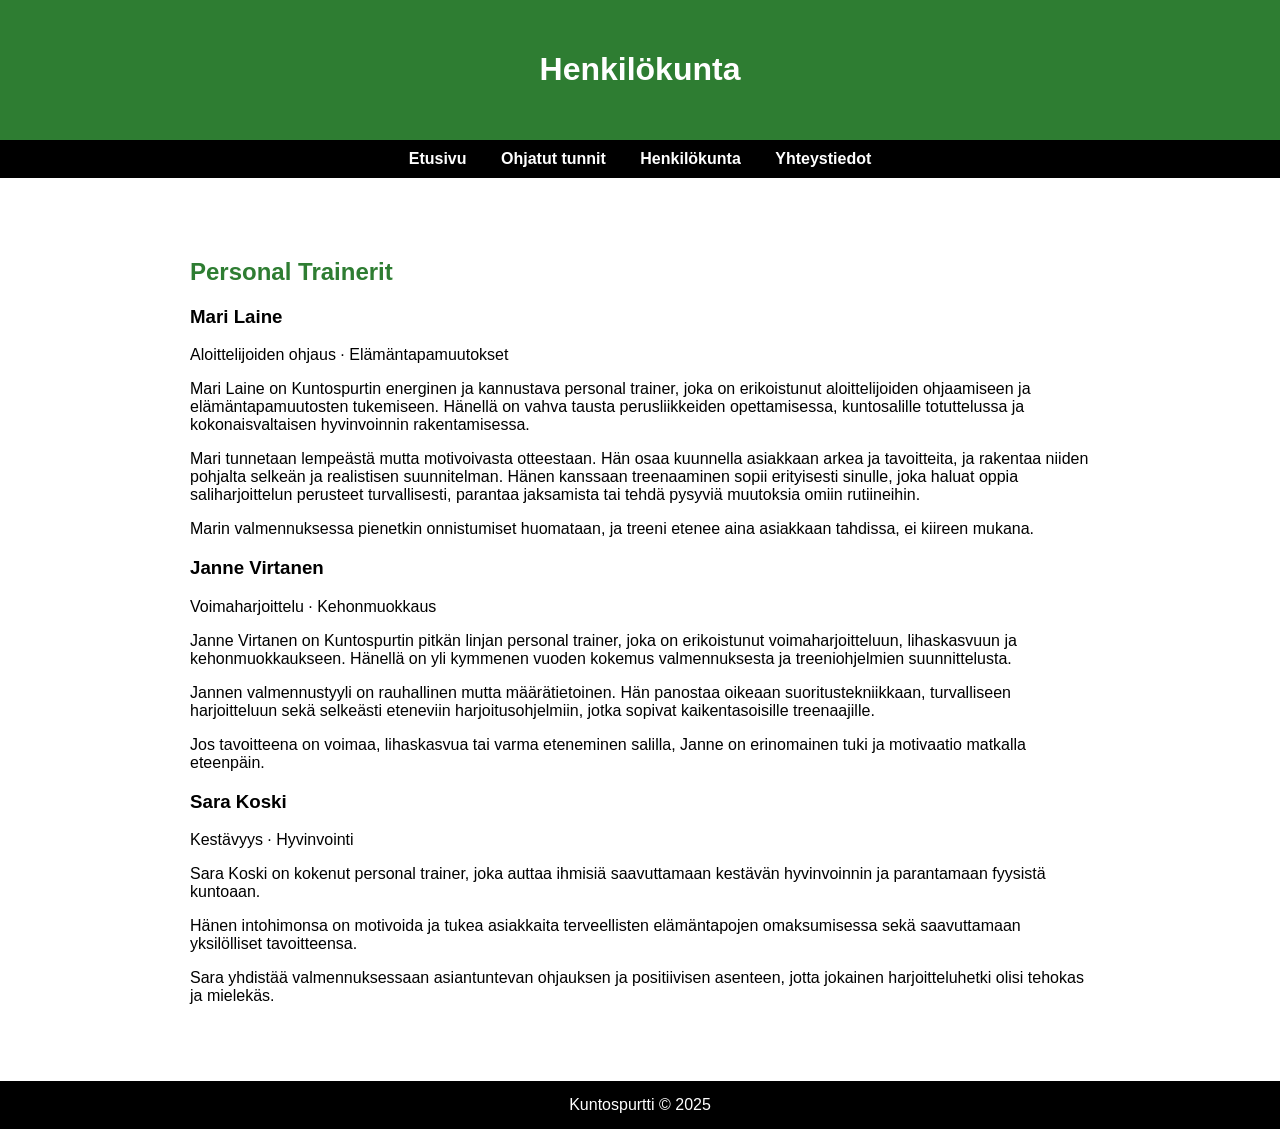
==== henkilokunta.html @ 034b776b "Update and rename Henkilökunta – Kuntospurtti.html to henkilokunta.html" ====
<!DOCTYPE html>
<html lang="fi"><head>
<meta http-equiv="content-type" content="text/html; charset=UTF-8">
    <meta charset="UTF-8">
    <link rel="stylesheet" href="teema.css">
    <title>Henkilökunta – Kuntospurtti</title>
</head>
<body>

<header>
    <h1>Henkilökunta</h1>
</header>

<nav>
    <a href="index.html">Etusivu</a>
    <a href="tunnit.html">Ohjatut tunnit</a>
    <a href="henkilokunta.html">Henkilökunta</a>
    <a href="yhteystiedot.html">Yhteystiedot</a>
</nav>

<section>
    <h2>Personal Trainerit</h2>

    <h3>Mari Laine</h3>
    <p>Aloittelijoiden ohjaus · Elämäntapamuutokset</p>
    <p>Mari Laine on Kuntospurtin energinen ja kannustava personal trainer, joka on erikoistunut aloittelijoiden ohjaamiseen ja elämäntapamuutosten tukemiseen.
        Hänellä on vahva tausta perusliikkeiden opettamisessa, kuntosalille totuttelussa ja kokonaisvaltaisen hyvinvoinnin rakentamisessa.</p>

    <p>Mari tunnetaan lempeästä mutta motivoivasta otteestaan. Hän osaa kuunnella asiakkaan arkea ja tavoitteita, ja rakentaa niiden pohjalta selkeän ja realistisen suunnitelman.
       Hänen kanssaan treenaaminen sopii erityisesti sinulle, joka haluat oppia saliharjoittelun perusteet turvallisesti, parantaa jaksamista tai tehdä pysyviä muutoksia omiin rutiineihin.</p>

    <p>Marin valmennuksessa pienetkin onnistumiset huomataan, ja treeni etenee aina asiakkaan tahdissa, ei kiireen mukana.</p>

    <h3>Janne Virtanen</h3>
    <p>Voimaharjoittelu · Kehonmuokkaus</p>
    
<p>
    Janne Virtanen on Kuntospurtin pitkän linjan personal trainer, joka on erikoistunut 
    voimaharjoitteluun, lihaskasvuun ja kehonmuokkaukseen. Hänellä on yli kymmenen vuoden 
    kokemus valmennuksesta ja treeniohjelmien suunnittelusta.
</p>
<p>
    Jannen valmennustyyli on rauhallinen mutta määrätietoinen. Hän panostaa oikeaan 
    suoritustekniikkaan, turvalliseen harjoitteluun sekä selkeästi eteneviin harjoitusohjelmiin, 
    jotka sopivat kaikentasoisille treenaajille.
</p>
<p>
    Jos tavoitteena on voimaa, lihaskasvua tai varma eteneminen salilla, 
    Janne on erinomainen tuki ja motivaatio matkalla eteenpäin.
</p>
    <h3>Sara Koski</h3>
    <p>Kestävyys · Hyvinvointi</p>
    <p>Sara Koski on kokenut personal trainer, joka auttaa ihmisiä saavuttamaan kestävän hyvinvoinnin ja parantamaan fyysistä kuntoaan.</p>
     
     <p>Hänen intohimonsa on motivoida ja tukea asiakkaita terveellisten elämäntapojen omaksumisessa sekä saavuttamaan yksilölliset tavoitteensa.</p> 
    <p> Sara yhdistää valmennuksessaan asiantuntevan ohjauksen ja positiivisen asenteen, jotta jokainen harjoitteluhetki olisi tehokas ja mielekäs.</p>
</section>

<footer>
    Kuntospurtti © 2025
</footer>


</body></html>
---- teema.css ----
body {
    font-family: Arial, sans-serif;
    margin: 0;
    background-color: #ffffff;
    color: #000000;
}
 
header {
    background-color: #2e7d32; /* vihreä */
    color: white;
    padding: 30px;
    text-align: center;
}
 
nav {
    background-color: #000000;
    padding: 10px;
    text-align: center;
}
 
nav a {
    color: white;
    margin: 0 15px;
    text-decoration: none;
    font-weight: bold;
}
 
nav a:hover {
    color: #2e7d32;
}
 
section {
    max-width: 900px;
    margin: 40px auto;
    padding: 20px;
}
 
h2 {
    color: #2e7d32;
}
 
footer {
    text-align: center;
    background-color: #000000;
    color: white;
    padding: 15px;
    margin-top: 40px;
}

form {
    display: flex;
    flex-direction: column;
    max-width: 400px; /* siisti kapea lomake */
}
 
form label {
    margin-top: 15px;
    margin-bottom: 5px;
    font-weight: bold;
}
 
form input, 
form textarea {
    padding: 10px;
    font-size: 16px;
    border: 1px solid #ccc;
    border-radius: 4px;
}
 
form button {
    margin-top: 20px;
    padding: 12px;
    border-radius: 4px;
}
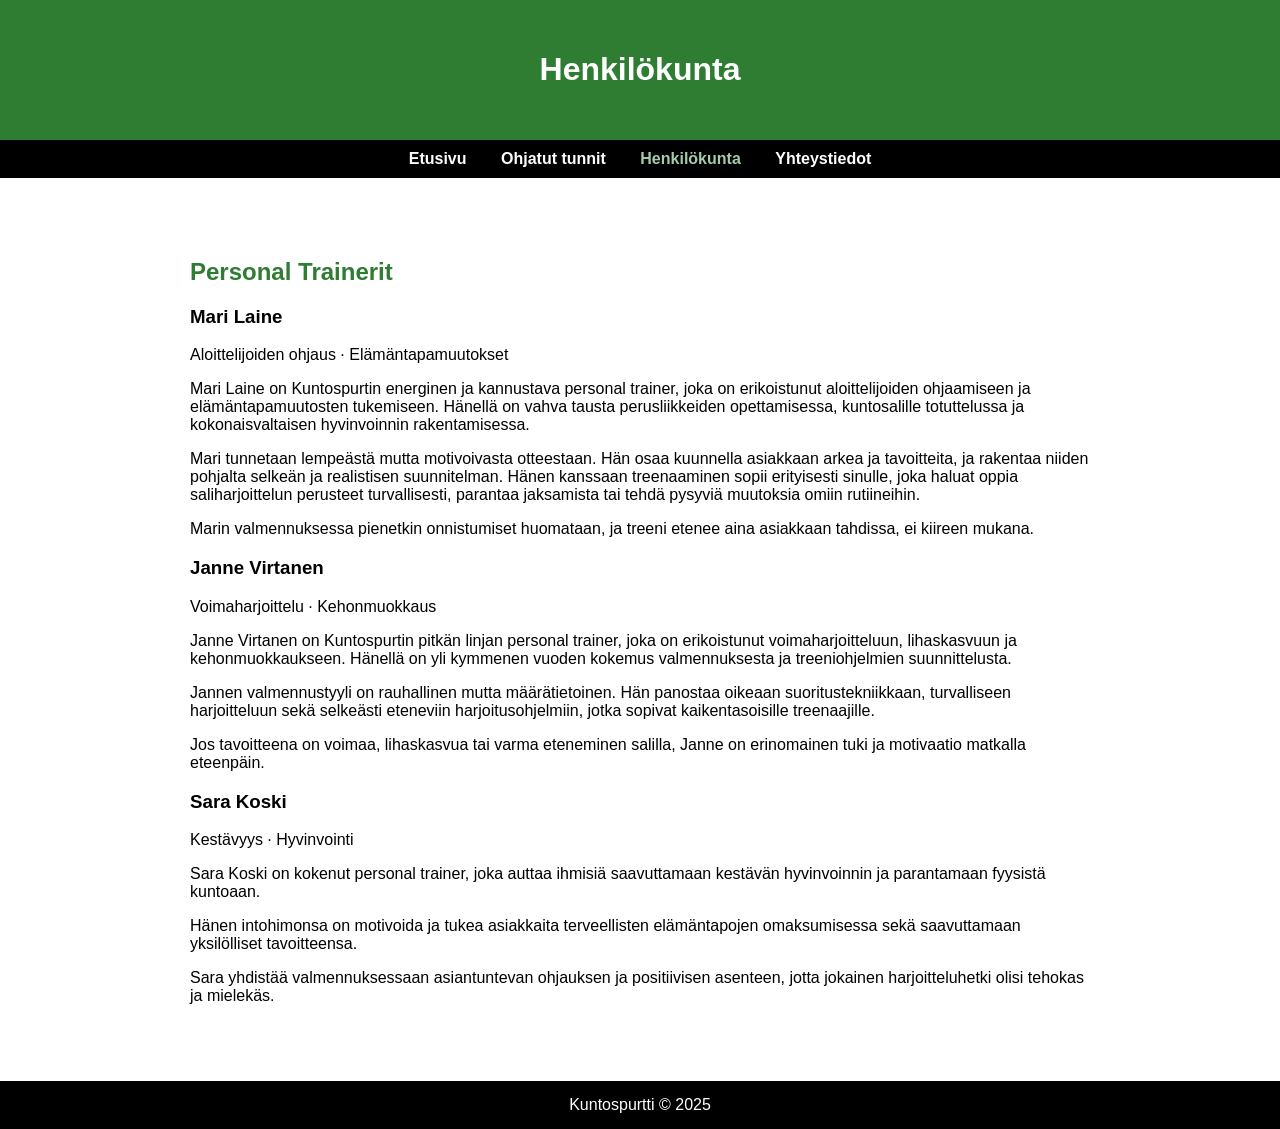
==== commit 73279ccf: "Highlight active link for Henkilökunta page" ====
--- a/henkilokunta.html
+++ b/henkilokunta.html
@@ -14,7 +14,7 @@
 <nav>
     <a href="index.html">Etusivu</a>
     <a href="tunnit.html">Ohjatut tunnit</a>
-    <a href="henkilokunta.html">Henkilökunta</a>
+    <a class="active" href="henkilokunta.html">Henkilökunta</a>
     <a href="yhteystiedot.html">Yhteystiedot</a>
 </nav>
 
--- a/teema.css
+++ b/teema.css
@@ -28,7 +28,10 @@
 nav a:hover {
     color: #2e7d32;
 }
- 
+
+.active {
+  color: #a4cbac;
+}
 section {
     max-width: 900px;
     margin: 40px auto;
@@ -47,28 +50,76 @@
     margin-top: 40px;
 }
 
-form {
+#lomake {
     display: flex;
     flex-direction: column;
-    max-width: 400px; /* siisti kapea lomake */
+    max-width: 400px;
 }
- 
+
 form label {
     margin-top: 15px;
     margin-bottom: 5px;
     font-weight: bold;
+    display: block;
 }
- 
-form input, 
+
+#lomake input,
 form textarea {
     padding: 10px;
     font-size: 16px;
     border: 1px solid #ccc;
     border-radius: 4px;
+    width: 100%;
+    box-sizing: border-box;
 }
- 
+
 form button {
     margin-top: 20px;
     padding: 12px;
+    border: none;
+    background-color: #2e7d32;
+    color: white;
+    font-size: 16px;
+    cursor: pointer;
     border-radius: 4px;
 }
+
+form button:hover {
+    background-color: #256628;
+}
+
+#vastausLomake {
+    width: 100%;
+    flex-direction: column;
+}
+
+#vastausLomake p {
+    display: block;
+    margin-bottom: 15px;
+}
+
+#vastausLomake span {
+    display: block;       
+    margin-top: 5px;
+    white-space: pre-wrap; 
+}
+
+#vastausLomake textarea {
+    width: 100%;
+    height: 140px;
+    margin-bottom: 15px;
+    display: block;  
+}
+
+#vastausLomake button {
+	max-width: 50%;
+}
+
+#kotisivu {
+    position: absolute !important;
+    left: -9999px;
+    top: -9999px;
+    height: 0;
+    width: 0;
+    overflow: hidden;
+}
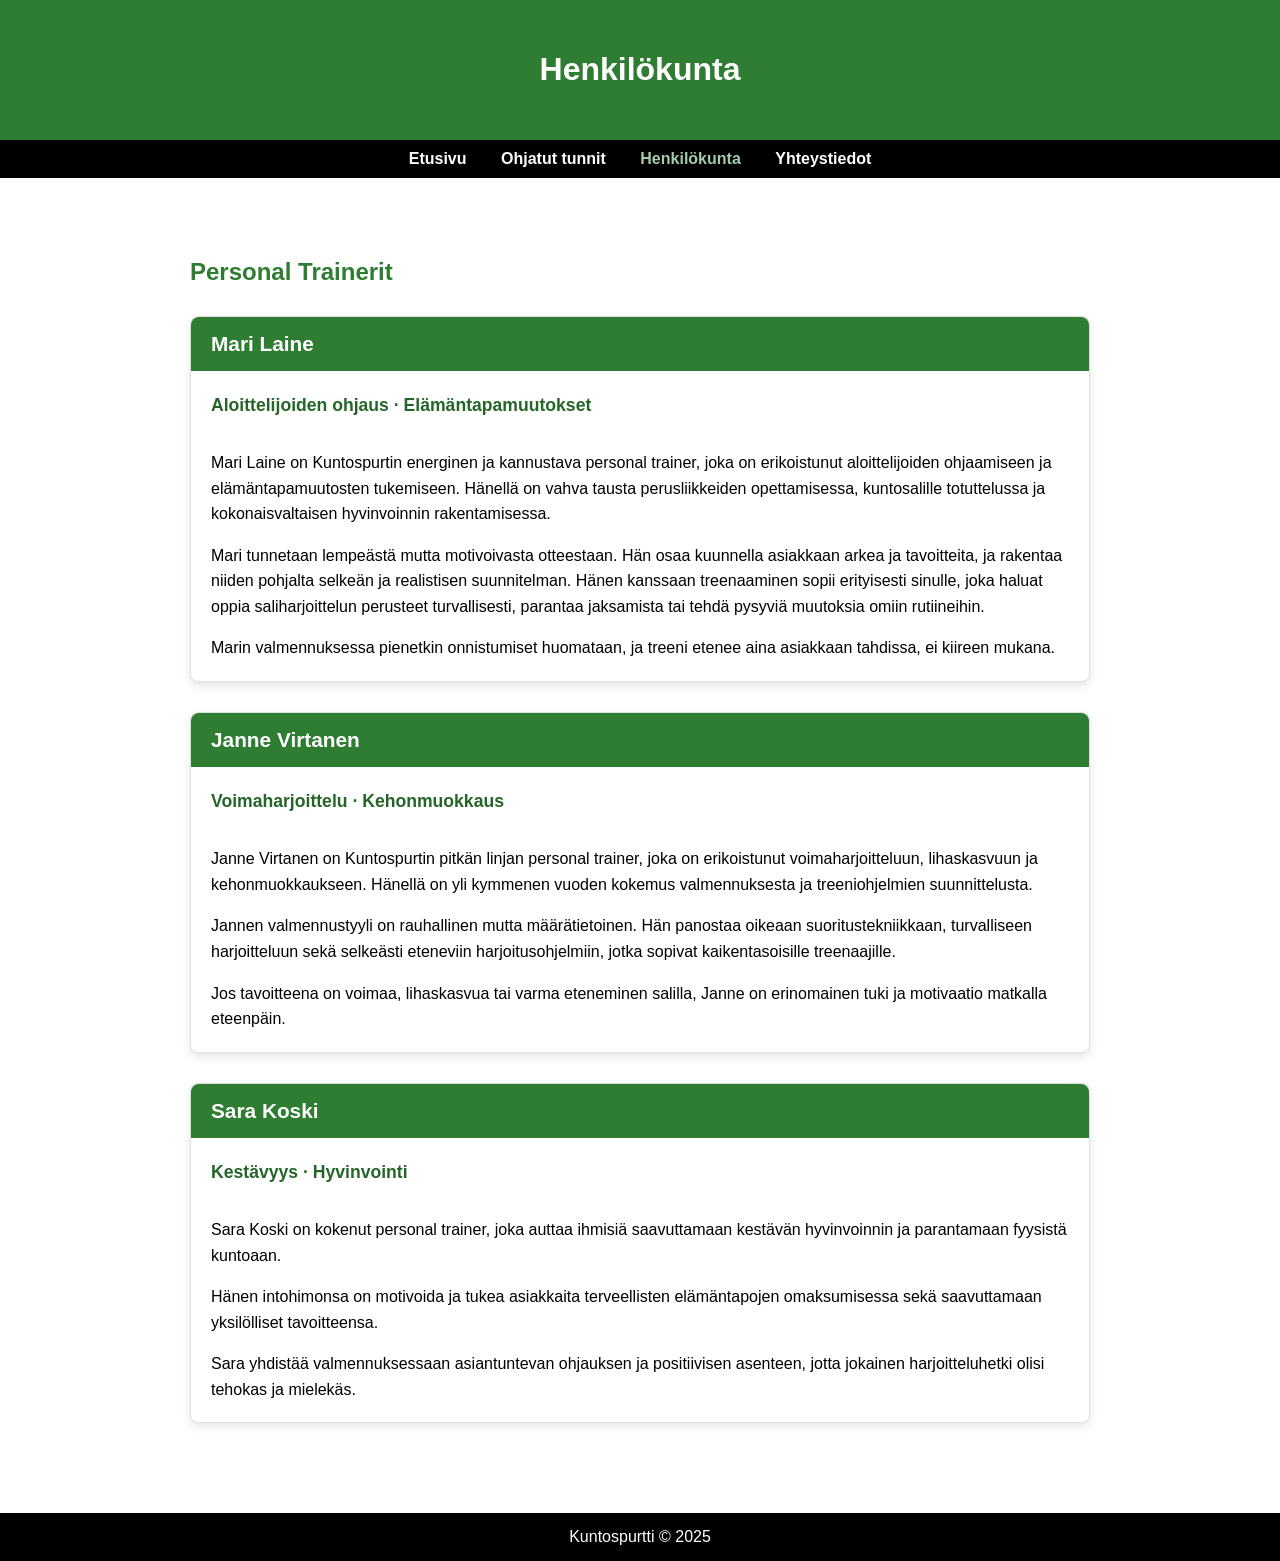
==== commit fbd5eda1: "Update henkilokunta.html" ====
--- a/henkilokunta.html
+++ b/henkilokunta.html
@@ -15,45 +15,42 @@
     <a href="index.html">Etusivu</a>
     <a href="tunnit.html">Ohjatut tunnit</a>
     <a class="active" href="henkilokunta.html">Henkilökunta</a>
-    <a href="yhteystiedot.html">Yhteystiedot</a>
+    <a href="yhteystiedot.php">Yhteystiedot</a>
 </nav>
 
 <section>
     <h2>Personal Trainerit</h2>
 
-    <h3>Mari Laine</h3>
-    <p>Aloittelijoiden ohjaus · Elämäntapamuutokset</p>
-    <p>Mari Laine on Kuntospurtin energinen ja kannustava personal trainer, joka on erikoistunut aloittelijoiden ohjaamiseen ja elämäntapamuutosten tukemiseen.
-        Hänellä on vahva tausta perusliikkeiden opettamisessa, kuntosalille totuttelussa ja kokonaisvaltaisen hyvinvoinnin rakentamisessa.</p>
+    <div class="staff-card">
+        <h3>Mari Laine</h3>
+        <p class="tagline">Aloittelijoiden ohjaus · Elämäntapamuutokset</p>
+        <p>Mari Laine on Kuntospurtin energinen ja kannustava personal trainer, joka on erikoistunut aloittelijoiden ohjaamiseen ja elämäntapamuutosten tukemiseen.
+            Hänellä on vahva tausta perusliikkeiden opettamisessa, kuntosalille totuttelussa ja kokonaisvaltaisen hyvinvoinnin rakentamisessa.</p>
+        <p>Mari tunnetaan lempeästä mutta motivoivasta otteestaan. Hän osaa kuunnella asiakkaan arkea ja tavoitteita, ja rakentaa niiden pohjalta selkeän ja realistisen suunnitelman.
+            Hänen kanssaan treenaaminen sopii erityisesti sinulle, joka haluat oppia saliharjoittelun perusteet turvallisesti, parantaa jaksamista tai tehdä pysyviä muutoksia omiin rutiineihin.</p>
+        <p>Marin valmennuksessa pienetkin onnistumiset huomataan, ja treeni etenee aina asiakkaan tahdissa, ei kiireen mukana.</p>
+    </div>
 
-    <p>Mari tunnetaan lempeästä mutta motivoivasta otteestaan. Hän osaa kuunnella asiakkaan arkea ja tavoitteita, ja rakentaa niiden pohjalta selkeän ja realistisen suunnitelman.
-       Hänen kanssaan treenaaminen sopii erityisesti sinulle, joka haluat oppia saliharjoittelun perusteet turvallisesti, parantaa jaksamista tai tehdä pysyviä muutoksia omiin rutiineihin.</p>
-
-    <p>Marin valmennuksessa pienetkin onnistumiset huomataan, ja treeni etenee aina asiakkaan tahdissa, ei kiireen mukana.</p>
-
-    <h3>Janne Virtanen</h3>
-    <p>Voimaharjoittelu · Kehonmuokkaus</p>
+    <div class="staff-card">
+        <h3>Janne Virtanen</h3>
+        <p class="tagline">Voimaharjoittelu · Kehonmuokkaus</p>
+        <p>Janne Virtanen on Kuntospurtin pitkän linjan personal trainer, joka on erikoistunut
+            voimaharjoitteluun, lihaskasvuun ja kehonmuokkaukseen. Hänellä on yli kymmenen vuoden
+            kokemus valmennuksesta ja treeniohjelmien suunnittelusta.</p>
+        <p>Jannen valmennustyyli on rauhallinen mutta määrätietoinen. Hän panostaa oikeaan
+            suoritustekniikkaan, turvalliseen harjoitteluun sekä selkeästi eteneviin harjoitusohjelmiin,
+            jotka sopivat kaikentasoisille treenaajille.</p>
+        <p>Jos tavoitteena on voimaa, lihaskasvua tai varma eteneminen salilla,
+            Janne on erinomainen tuki ja motivaatio matkalla eteenpäin.</p>
+    </div>
     
-<p>
-    Janne Virtanen on Kuntospurtin pitkän linjan personal trainer, joka on erikoistunut 
-    voimaharjoitteluun, lihaskasvuun ja kehonmuokkaukseen. Hänellä on yli kymmenen vuoden 
-    kokemus valmennuksesta ja treeniohjelmien suunnittelusta.
-</p>
-<p>
-    Jannen valmennustyyli on rauhallinen mutta määrätietoinen. Hän panostaa oikeaan 
-    suoritustekniikkaan, turvalliseen harjoitteluun sekä selkeästi eteneviin harjoitusohjelmiin, 
-    jotka sopivat kaikentasoisille treenaajille.
-</p>
-<p>
-    Jos tavoitteena on voimaa, lihaskasvua tai varma eteneminen salilla, 
-    Janne on erinomainen tuki ja motivaatio matkalla eteenpäin.
-</p>
-    <h3>Sara Koski</h3>
-    <p>Kestävyys · Hyvinvointi</p>
-    <p>Sara Koski on kokenut personal trainer, joka auttaa ihmisiä saavuttamaan kestävän hyvinvoinnin ja parantamaan fyysistä kuntoaan.</p>
-     
-     <p>Hänen intohimonsa on motivoida ja tukea asiakkaita terveellisten elämäntapojen omaksumisessa sekä saavuttamaan yksilölliset tavoitteensa.</p> 
-    <p> Sara yhdistää valmennuksessaan asiantuntevan ohjauksen ja positiivisen asenteen, jotta jokainen harjoitteluhetki olisi tehokas ja mielekäs.</p>
+    <div class="staff-card">
+        <h3>Sara Koski</h3>
+        <p class="tagline">Kestävyys · Hyvinvointi</p>
+        <p>Sara Koski on kokenut personal trainer, joka auttaa ihmisiä saavuttamaan kestävän hyvinvoinnin ja parantamaan fyysistä kuntoaan.</p>
+        <p>Hänen intohimonsa on motivoida ja tukea asiakkaita terveellisten elämäntapojen omaksumisessa sekä saavuttamaan yksilölliset tavoitteensa.</p>
+        <p>Sara yhdistää valmennuksessaan asiantuntevan ohjauksen ja positiivisen asenteen, jotta jokainen harjoitteluhetki olisi tehokas ja mielekäs.</p>
+    </div>
 </section>
 
 <footer>
--- a/teema.css
+++ b/teema.css
@@ -123,3 +123,50 @@
     width: 0;
     overflow: hidden;
 }
+
+.staff-card {
+    
+    background-color: #ffffff;
+    border: 1px solid #e0e0e0; 
+    border-radius: 8px;
+    margin: 30px 0;
+    box-shadow: 0 4px 10px rgba(0,0,0,0.1);
+    
+    padding: 0; 
+}
+
+
+.staff-card h3 {
+    background-color: #2e7d32; 
+    color: #ffffff;
+    padding: 15px 20px;
+    margin: 0; 
+    
+    border-top-left-radius: 8px;
+    border-top-right-radius: 8px;
+    font-size: 1.3em;
+}
+
+
+.staff-card .tagline {
+    font-weight: bold;
+    color: #256628; 
+    padding: 20px 20px 15px; 
+    margin: 0;
+	font-size: 1.1em;
+}
+
+.staff-card p {
+    padding: 0 20px; 
+    line-height: 1.6;
+    margin-top: 5;
+    margin-bottom: 15px;
+	
+}
+
+
+.staff-card p:last-of-type {
+    padding-bottom: 20px;
+    margin-bottom: 0;
+	
+}
